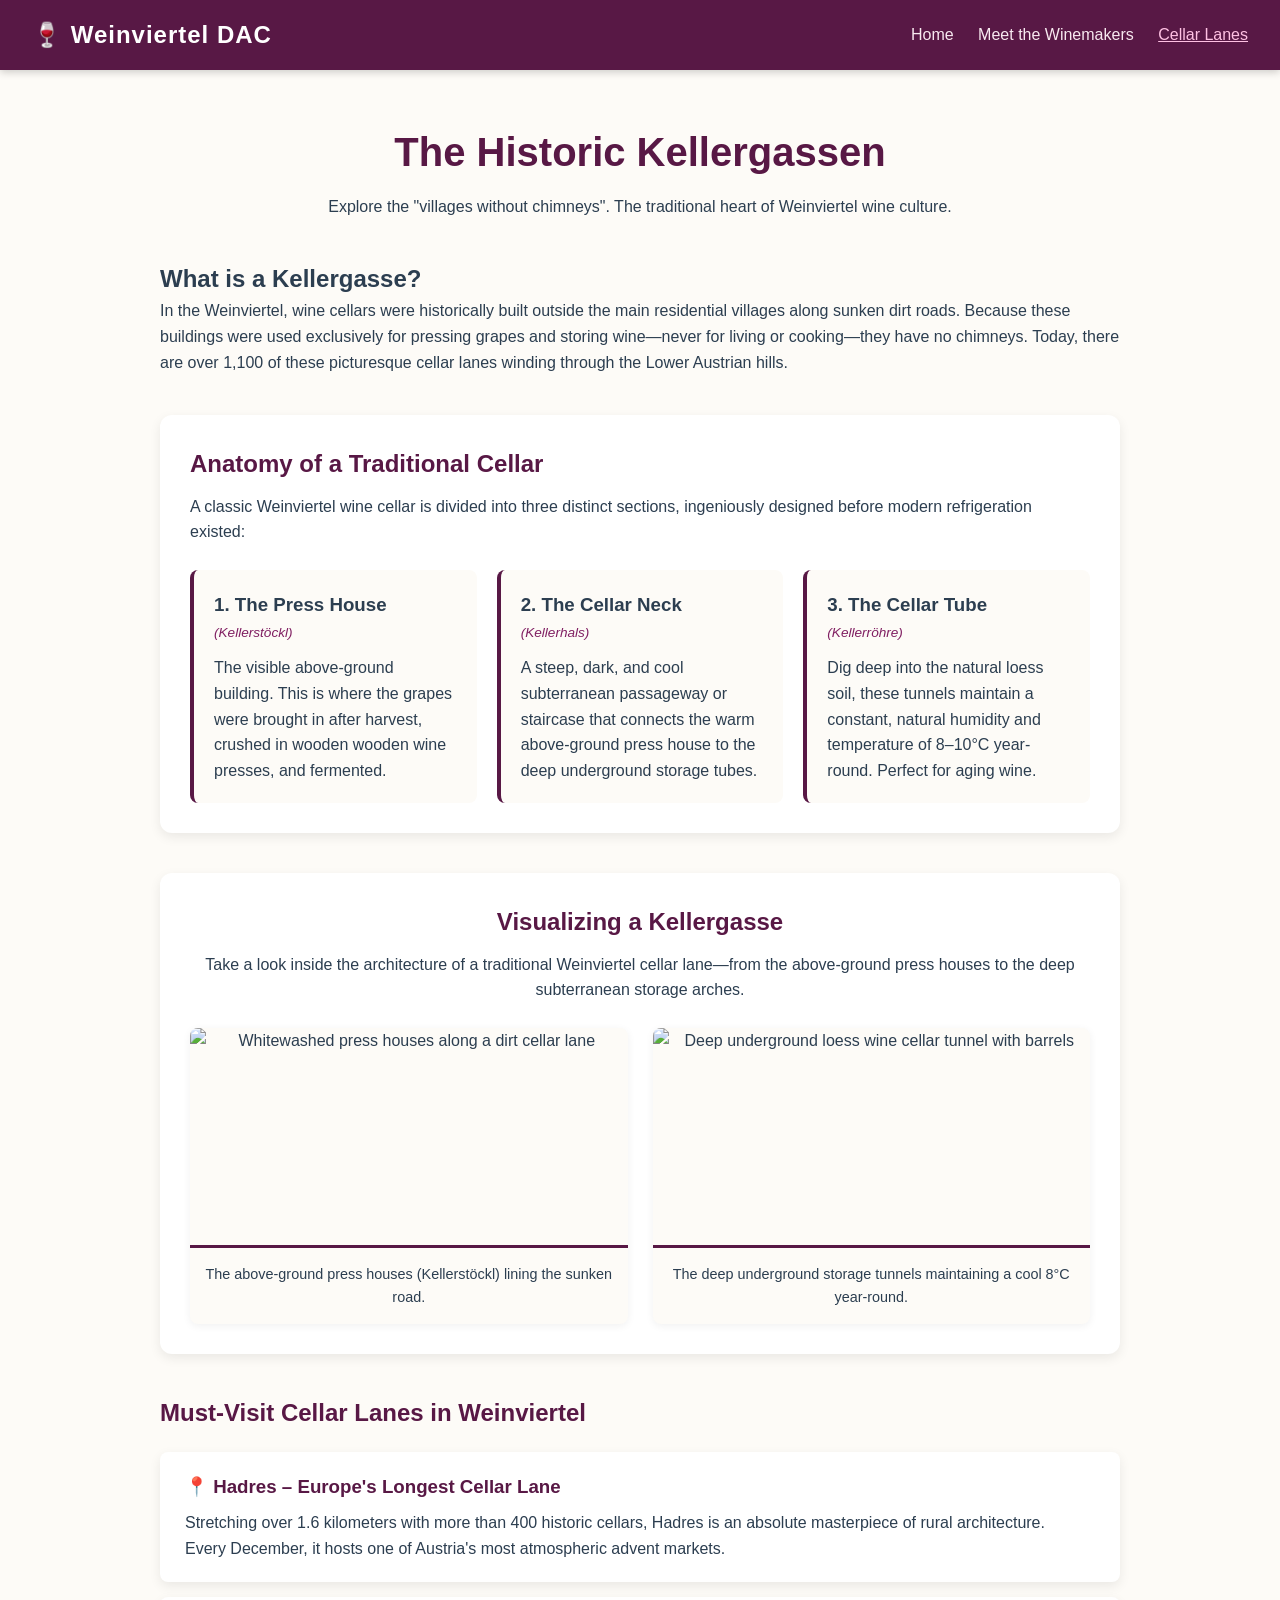
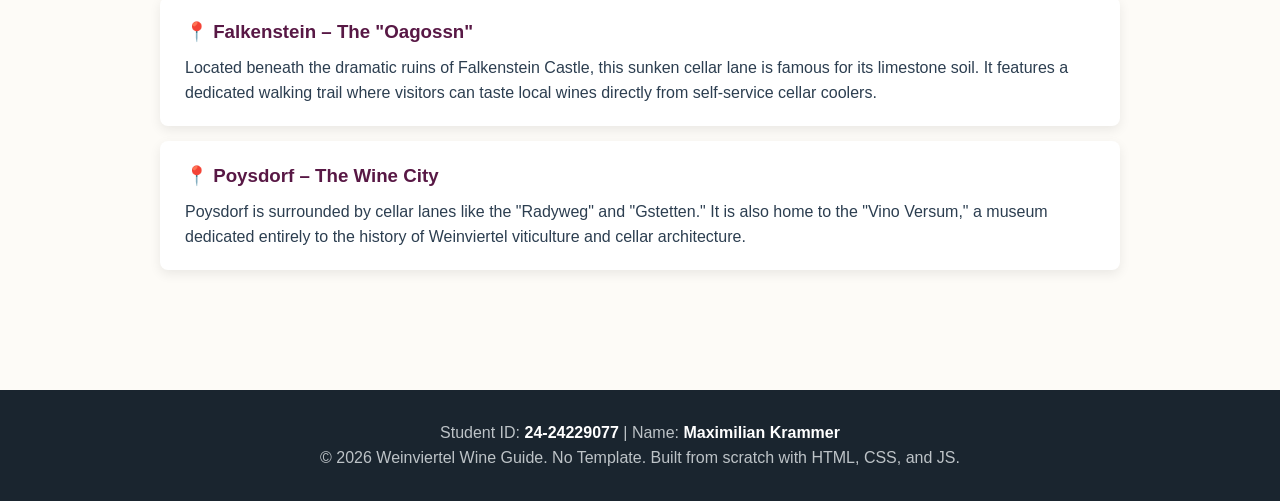
==== kellergassen.html @ 4e3744d4 "Add files via upload" ====
<!DOCTYPE html>
<html lang="en">
<head>
  <meta charset="UTF-8">
  <meta name="viewport" content="width=device-width, initial-scale=1.0">
  <title>Weinviertel Cellar Lanes | Villages Without Chimneys</title>
  <link rel="stylesheet" href="style.css">
</head>
<body>

  <!-- Navigation (Updated with 3 links) -->
  <header class="site-header">
    <div class="logo">🍷 Weinviertel DAC</div>
<nav>
  <a href="index.html">Home</a>
  <a href="winemakers.html">Meet the Winemakers</a>
  <a href="kellergassen.html" class="active">Cellar Lanes</a>
</nav>
  </header>

  <main class="container">
    <section class="page-header">
      <h1>The Historic Kellergassen</h1>
      <p>Explore the "villages without chimneys". The traditional heart of Weinviertel wine culture.</p>
    </section>

    <section class="intro-box">
      <h2>What is a Kellergasse?</h2>
      <p>In the Weinviertel, wine cellars were historically built outside the main residential villages along sunken dirt roads. Because these buildings were used exclusively for pressing grapes and storing wine—never for living or cooking—they have no chimneys. Today, there are over 1,100 of these picturesque cellar lanes winding through the Lower Austrian hills.</p>
    </section>

    <!-- Custom Architecture Section -->
    <section class="cellar-architecture">
      <h2>Anatomy of a Traditional Cellar</h2>
      <p>A classic Weinviertel wine cellar is divided into three distinct sections, ingeniously designed before modern refrigeration existed:</p>
      
      <div class="arch-grid">
        <div class="arch-card">
          <h3>1. The Press House</h3>
          <span>(Kellerstöckl)</span>
          <p>The visible above-ground building. This is where the grapes were brought in after harvest, crushed in wooden wooden wine presses, and fermented.</p>
        </div>
        <div class="arch-card">
          <h3>2. The Cellar Neck</h3>
          <span>(Kellerhals)</span>
          <p>A steep, dark, and cool subterranean passageway or staircase that connects the warm above-ground press house to the deep underground storage tubes.</p>
        </div>
        <div class="arch-card">
          <h3>3. The Cellar Tube</h3>
          <span>(Kellerröhre)</span>
          <p>Dig deep into the natural loess soil, these tunnels maintain a constant, natural humidity and temperature of 8–10°C year-round. Perfect for aging wine.</p>
        </div>
      </div>
    </section>

    <!-- NEW: Visual Showcase Section -->
    <section class="visual-showcase">
      <h2>Visualizing a Kellergasse</h2>
      <p>Take a look inside the architecture of a traditional Weinviertel cellar lane—from the above-ground press houses to the deep subterranean storage arches.</p>
      
      <div class="gallery-grid">
        <figure class="gallery-card">
          <img src="images/cellar-street.jpg" alt="Whitewashed press houses along a dirt cellar lane" class="gallery-img">
          <figcaption>The above-ground press houses (Kellerstöckl) lining the sunken road.</figcaption>
        </figure>

        <figure class="gallery-card">
          <img src="images/cellar-tunnel.jpg" alt="Deep underground loess wine cellar tunnel with barrels" class="gallery-img">
          <figcaption>The deep underground storage tunnels maintaining a cool 8°C year-round.</figcaption>
        </figure>
      </div>
    </section>

    <!-- Famous Locations List -->
    <section class="famous-lanes">
      <h2>Must-Visit Cellar Lanes in Weinviertel</h2>
      
      <div class="lane-item">
        <div class="lane-info">
          <h3>📍 Hadres – Europe's Longest Cellar Lane</h3>
          <p>Stretching over 1.6 kilometers with more than 400 historic cellars, Hadres is an absolute masterpiece of rural architecture. Every December, it hosts one of Austria's most atmospheric advent markets.</p>
        </div>
      </div>

      <div class="lane-item">
        <div class="lane-info">
          <h3>📍 Falkenstein – The "Oagossn"</h3>
          <p>Located beneath the dramatic ruins of Falkenstein Castle, this sunken cellar lane is famous for its limestone soil. It features a dedicated walking trail where visitors can taste local wines directly from self-service cellar coolers.</p>
        </div>
      </div>

      <div class="lane-item">
        <div class="lane-info">
          <h3>📍 Poysdorf – The Wine City</h3>
          <p>Poysdorf is surrounded by cellar lanes like the "Radyweg" and "Gstetten." It is also home to the "Vino Versum," a museum dedicated entirely to the history of Weinviertel viticulture and cellar architecture.</p>
        </div>
      </div>
    </section>
  </main>

  <!-- REQUIREMENT B: Footer with ID and Name on ALL pages -->
  <footer class="site-footer">
    <p>Student ID: <strong>24-24229077</strong> | Name: <strong>Maximilian Krammer</strong></p>
    <p>&copy; 2026 Weinviertel Wine Guide. No Template. Built from scratch with HTML, CSS, and JS.</p>
  </footer>

  <script src="script.js"></script>
</body>
</html>
---- style.css ----
:root {
  --wine-red: #581845;
  --wine-light: #801f62;
  --cream-bg: #fdfbf7;
  --text-dark: #2c3e50;
  --white: #ffffff;
  --shadow: 0 4px 12px rgba(0, 0, 0, 0.08);
}

* {
  box-sizing: border-box;
  margin: 0;
  padding: 0;
  font-family: 'Segoe UI', Tahoma, Geneva, Verdana, sans-serif;
}

body {
  background-color: var(--cream-bg);
  color: var(--text-dark);
  line-height: 1.6;
}

.container {
  max-width: 1000px;
  margin: 0 auto;
  padding: 20px;
}

/* --- Navigation Header --- */
.site-header {
  background-color: var(--wine-red);
  color: var(--white);
  padding: 1rem 2rem;
  display: flex;
  justify-content: space-between;
  align-items: center;
  box-shadow: 0 2px 8px rgba(0,0,0,0.2);
}

.logo {
  font-size: 1.5rem;
  font-weight: bold;
  letter-spacing: 1px;
}

.site-header nav a {
  color: #f8e9f0;
  text-decoration: none;
  margin-left: 20px;
  font-weight: 500;
  transition: color 0.3s ease;
}
/* ==========================================================
   NEW CSS FOR CELLAR LANES PAGE (kellergassen.html)
   ========================================================== */

.page-header {
  text-align: center;
  margin: 30px 0 40px 0;
}

.page-header h1 {
  font-size: 2.5rem;
  color: var(--wine-red);
  margin-bottom: 10px;
}

/* --- Cellar Anatomy Grid --- */
.cellar-architecture {
  margin: 40px 0;
  background: var(--white);
  padding: 30px;
  border-radius: 12px;
  box-shadow: var(--shadow);
}

.cellar-architecture h2 {
  color: var(--wine-red);
  margin-bottom: 10px;
}

.arch-grid {
  display: grid;
  grid-template-columns: repeat(auto-fit, minmax(250px, 1fr));
  gap: 20px;
  margin-top: 25px;
}

.arch-card {
  background: var(--cream-bg);
  padding: 20px;
  border-radius: 8px;
  border-left: 4px solid var(--wine-red);
  transition: transform 0.2s ease;
}

.arch-card:hover {
  transform: scale(1.02);
}

.arch-card h3 {
  color: var(--text-dark);
  margin-bottom: 2px;
}

.arch-card span {
  display: block;
  font-size: 0.85rem;
  color: var(--wine-light);
  font-style: italic;
  margin-bottom: 12px;
}

/* --- Famous Lanes List --- */
.famous-lanes {
  margin: 40px 0;
}

.famous-lanes h2 {
  color: var(--wine-red);
  margin-bottom: 20px;
}

.lane-item {
  background: var(--white);
  margin-bottom: 15px;
  padding: 20px 25px;
  border-radius: 8px;
  box-shadow: var(--shadow);
  display: flex;
  align-items: center;
  justify-content: space-between;
  border-right: 5px solid transparent;
  transition: border-color 0.3s ease;
}

.lane-item:hover {
  border-right-color: var(--wine-red);
}

.lane-info h3 {
  color: var(--wine-red);
  margin-bottom: 8px;
}
.site-header nav a:hover,
.site-header nav a.active {
  color: #ffc1e3;
  text-decoration: underline;
}

/* --- REQUIREMENT A: Welcome Banner Styling --- */
.welcome-banner {
  background: linear-gradient(135deg, #2c3e50, #4ca1af);
  color: white;
  text-align: center;
  padding: 12px;
  font-weight: 600;
  font-size: 1.1rem;
  display: none; /* JS will show this only on index.html */
}

/* --- Hero Section --- */
.hero {
  background: linear-gradient(rgba(88, 24, 69, 0.8), rgba(88, 24, 69, 0.8)),
              url('images/hero.jpg');
  background-size: cover;
  background-position: center;
  color: white;
  text-align: center;
  padding: 80px 20px;
  margin-bottom: 40px;
}

.hero h1 {
  font-size: 2.8rem;
  margin-bottom: 15px;
}

/* --- REQUIREMENT C & D: Interactive Sommelier Card Styling --- */
.interactive-sommelier {
  margin: 40px 0;
}

.sommelier-card {
  background: var(--white);
  padding: 30px;
  border-radius: 12px;
  box-shadow: var(--shadow);
  border-top: 5px solid var(--wine-red);
}

.sommelier-card h2 {
  color: var(--wine-red);
  margin-bottom: 10px;
}

.input-group {
  margin: 20px 0;
  text-align: left;
}

.input-group label {
  display: block;
  font-weight: 600;
  margin-bottom: 8px;
}

.input-group input,
.input-group select {
  width: 100%;
  padding: 12px;
  border: 1px solid #ccc;
  border-radius: 6px;
  font-size: 1rem;
}

.btn-primary {
  background-color: var(--wine-red);
  color: white;
  border: none;
  padding: 12px 25px;
  font-size: 1rem;
  font-weight: bold;
  border-radius: 6px;
  cursor: pointer;
  transition: background 0.3s ease, transform 0.1s ease;
}

.btn-primary:hover {
  background-color: var(--wine-light);
  transform: translateY(-2px);
}

.result-box {
  margin-top: 25px;
  padding: 20px;
  border-radius: 8px;
  display: none; /* Hidden until triggered by JS */
  font-size: 1.1rem;
  animation: fadeIn 0.5s ease-in;
}

@keyframes fadeIn {
  from { opacity: 0; transform: translateY(10px); }
  to { opacity: 1; transform: translateY(0); }
}

/* --- Winemakers Page Grid (CSS Grid & Hover Effects) --- */
.winemakers-grid {
  display: grid;
  grid-template-columns: repeat(auto-fit, minmax(280px, 1fr));
  gap: 25px;
  margin: 40px 0;
}

.winemaker-card {
  background: var(--white);
  border-radius: 10px;
  overflow: hidden;
  box-shadow: var(--shadow);
  transition: transform 0.3s ease;
}

.winemaker-card:hover {
  transform: translateY(-5px); /* Clear hover effect for grader */
}

.card-image {
  height: 180px;
  background-color: #ddd;
  background-size: cover;
  background-position: center;
}

/* Safe external Unsplash images to ensure zero broken images (Requirement f) */
.placeholder-img-1 { background-image: url('images/winemaker1.jpg'); }
.placeholder-img-2 { background-image: url('images/winemaker2.jpg'); }
.placeholder-img-3 { background-image: url('images/winemaker3.jpg'); }

.card-content {
  padding: 20px;
}

.card-content h3 {
  color: var(--wine-red);
  margin-bottom: 5px;
}

.location {
  display: block;
  font-size: 0.9rem;
  color: #7f8c8d;
  margin-bottom: 12px;
}

.signature-wine {
  margin-top: 15px;
  padding-top: 12px;
  border-top: 1px solid #eee;
  font-size: 0.95rem;
  color: var(--wine-light);
}

/* --- REQUIREMENT B: Footer Styling --- */
.site-footer {
  background-color: #1a252f;
  color: #bdc3c7;
  text-align: center;
  padding: 30px 20px;
  margin-top: 60px;
}

.site-footer strong {
  color: white;
}
/* --- Visual Showcase Gallery (kellergassen.html) --- */
.visual-showcase {
  margin: 40px 0;
  background: var(--white);
  padding: 30px;
  border-radius: 12px;
  box-shadow: var(--shadow);
  text-align: center;
}

.visual-showcase h2 {
  color: var(--wine-red);
  margin-bottom: 10px;
}

.gallery-grid {
  display: grid;
  grid-template-columns: repeat(auto-fit, minmax(300px, 1fr));
  gap: 25px;
  margin-top: 25px;
}

.gallery-card {
  background: var(--cream-bg);
  border-radius: 8px;
  overflow: hidden;
  box-shadow: 0 2px 8px rgba(0,0,0,0.06);
  transition: transform 0.3s ease;
  margin: 0;
}

.gallery-card:hover {
  transform: translateY(-4px);
}

.gallery-img {
  width: 100%;
  height: 220px;
  object-fit: cover;
  display: block;
  border-bottom: 3px solid var(--wine-red);
}

.gallery-card figcaption {
  padding: 15px;
  font-size: 0.9rem;
  color: var(--text-dark);
  font-weight: 500;
}
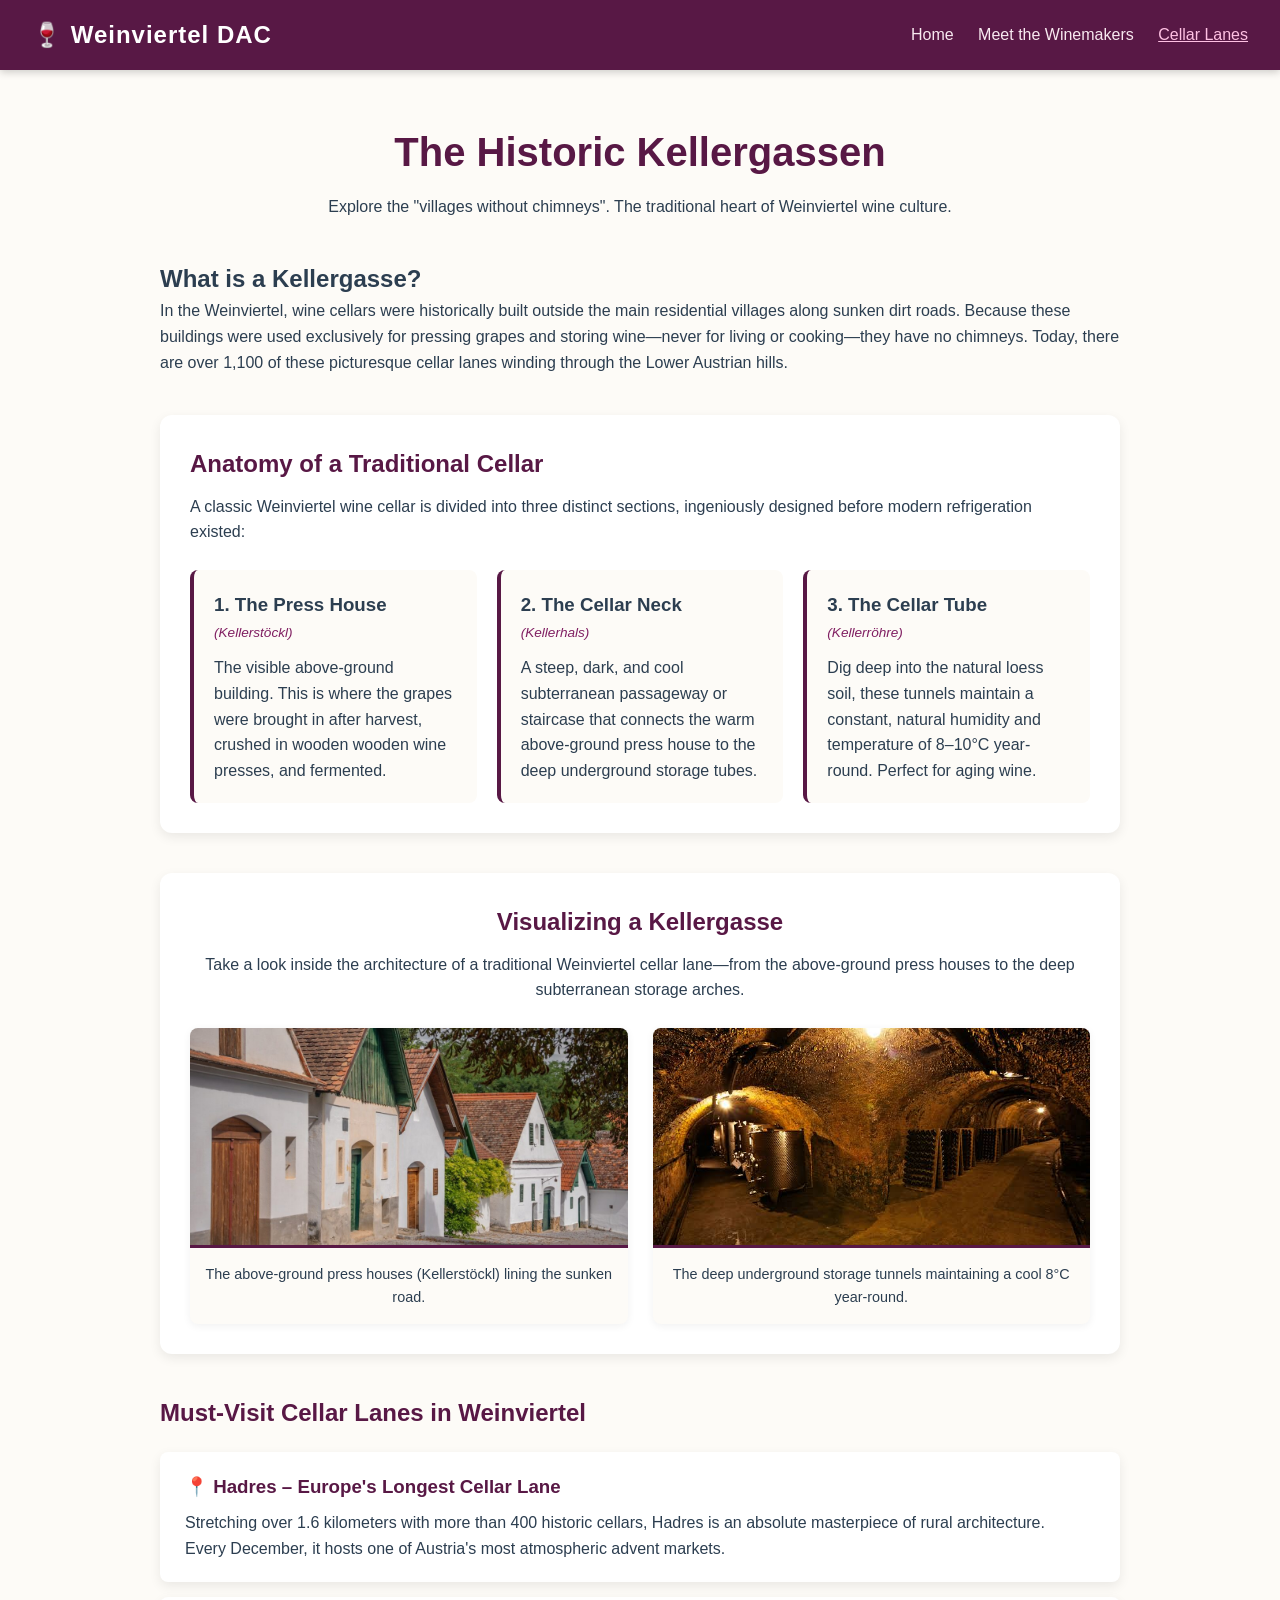
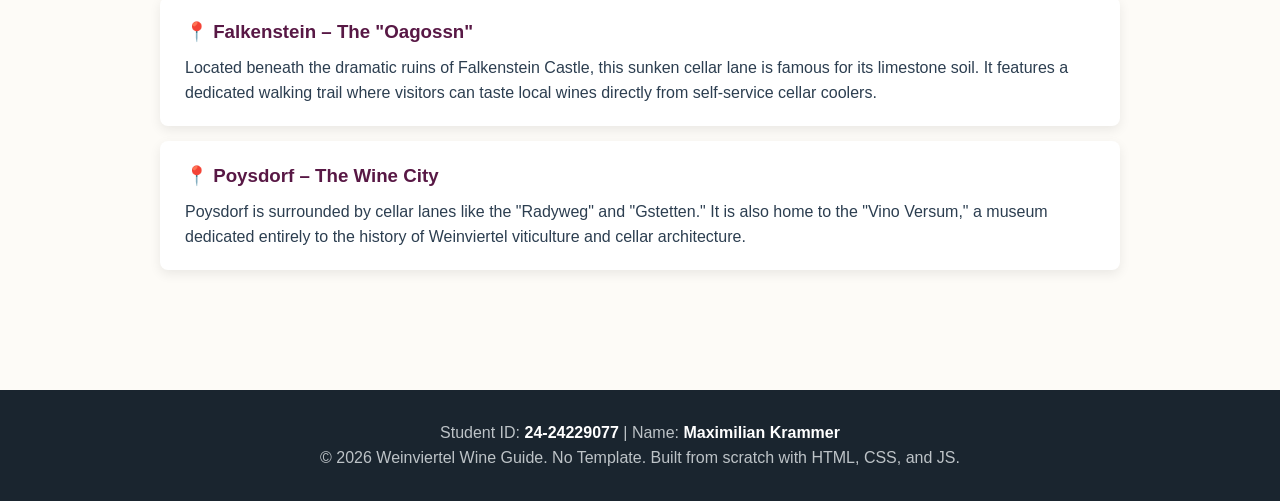
==== commit 1a7acc6b: "hi" ====
--- a/kellergassen.html
+++ b/kellergassen.html
@@ -8,7 +8,7 @@
 </head>
 <body>
 
-  <!-- Navigation (Updated with 3 links) -->
+  <!-- Navigation-->
   <header class="site-header">
     <div class="logo">🍷 Weinviertel DAC</div>
 <nav>
@@ -29,7 +29,7 @@
       <p>In the Weinviertel, wine cellars were historically built outside the main residential villages along sunken dirt roads. Because these buildings were used exclusively for pressing grapes and storing wine—never for living or cooking—they have no chimneys. Today, there are over 1,100 of these picturesque cellar lanes winding through the Lower Austrian hills.</p>
     </section>
 
-    <!-- Custom Architecture Section -->
+    <!-- Architecture Section -->
     <section class="cellar-architecture">
       <h2>Anatomy of a Traditional Cellar</h2>
       <p>A classic Weinviertel wine cellar is divided into three distinct sections, ingeniously designed before modern refrigeration existed:</p>
@@ -53,7 +53,7 @@
       </div>
     </section>
 
-    <!-- NEW: Visual Showcase Section -->
+    <!-- Visual Showcase Section -->
     <section class="visual-showcase">
       <h2>Visualizing a Kellergasse</h2>
       <p>Take a look inside the architecture of a traditional Weinviertel cellar lane—from the above-ground press houses to the deep subterranean storage arches.</p>
@@ -98,7 +98,7 @@
     </section>
   </main>
 
-  <!-- REQUIREMENT B: Footer with ID and Name on ALL pages -->
+  <!-- Footer -->
   <footer class="site-footer">
     <p>Student ID: <strong>24-24229077</strong> | Name: <strong>Maximilian Krammer</strong></p>
     <p>&copy; 2026 Weinviertel Wine Guide. No Template. Built from scratch with HTML, CSS, and JS.</p>
--- a/style.css
+++ b/style.css
@@ -361,4 +361,30 @@
   font-size: 0.9rem;
   color: var(--text-dark);
   font-weight: 500;
-}+}
+/* ==========================================================
+   MOBILE RESPONSIVENESS FIX
+   ========================================================== */
+@media (max-width: 768px) {
+  .site-header {
+    flex-direction: column; /* Stacks the logo and menu vertically */
+    padding: 1rem;
+    text-align: center;
+  }
+
+  .logo {
+    margin-bottom: 15px; /* Adds breathing room below the logo */
+  }
+
+  .site-header nav {
+    display: flex;
+    flex-wrap: wrap;
+    justify-content: center;
+    gap: 15px; /* Adds even spacing between the links */
+  }
+
+  .site-header nav a {
+    margin-left: 0; /* Removes the desktop spacing to center perfectly */
+    font-size: 0.95rem;
+  }
+}
